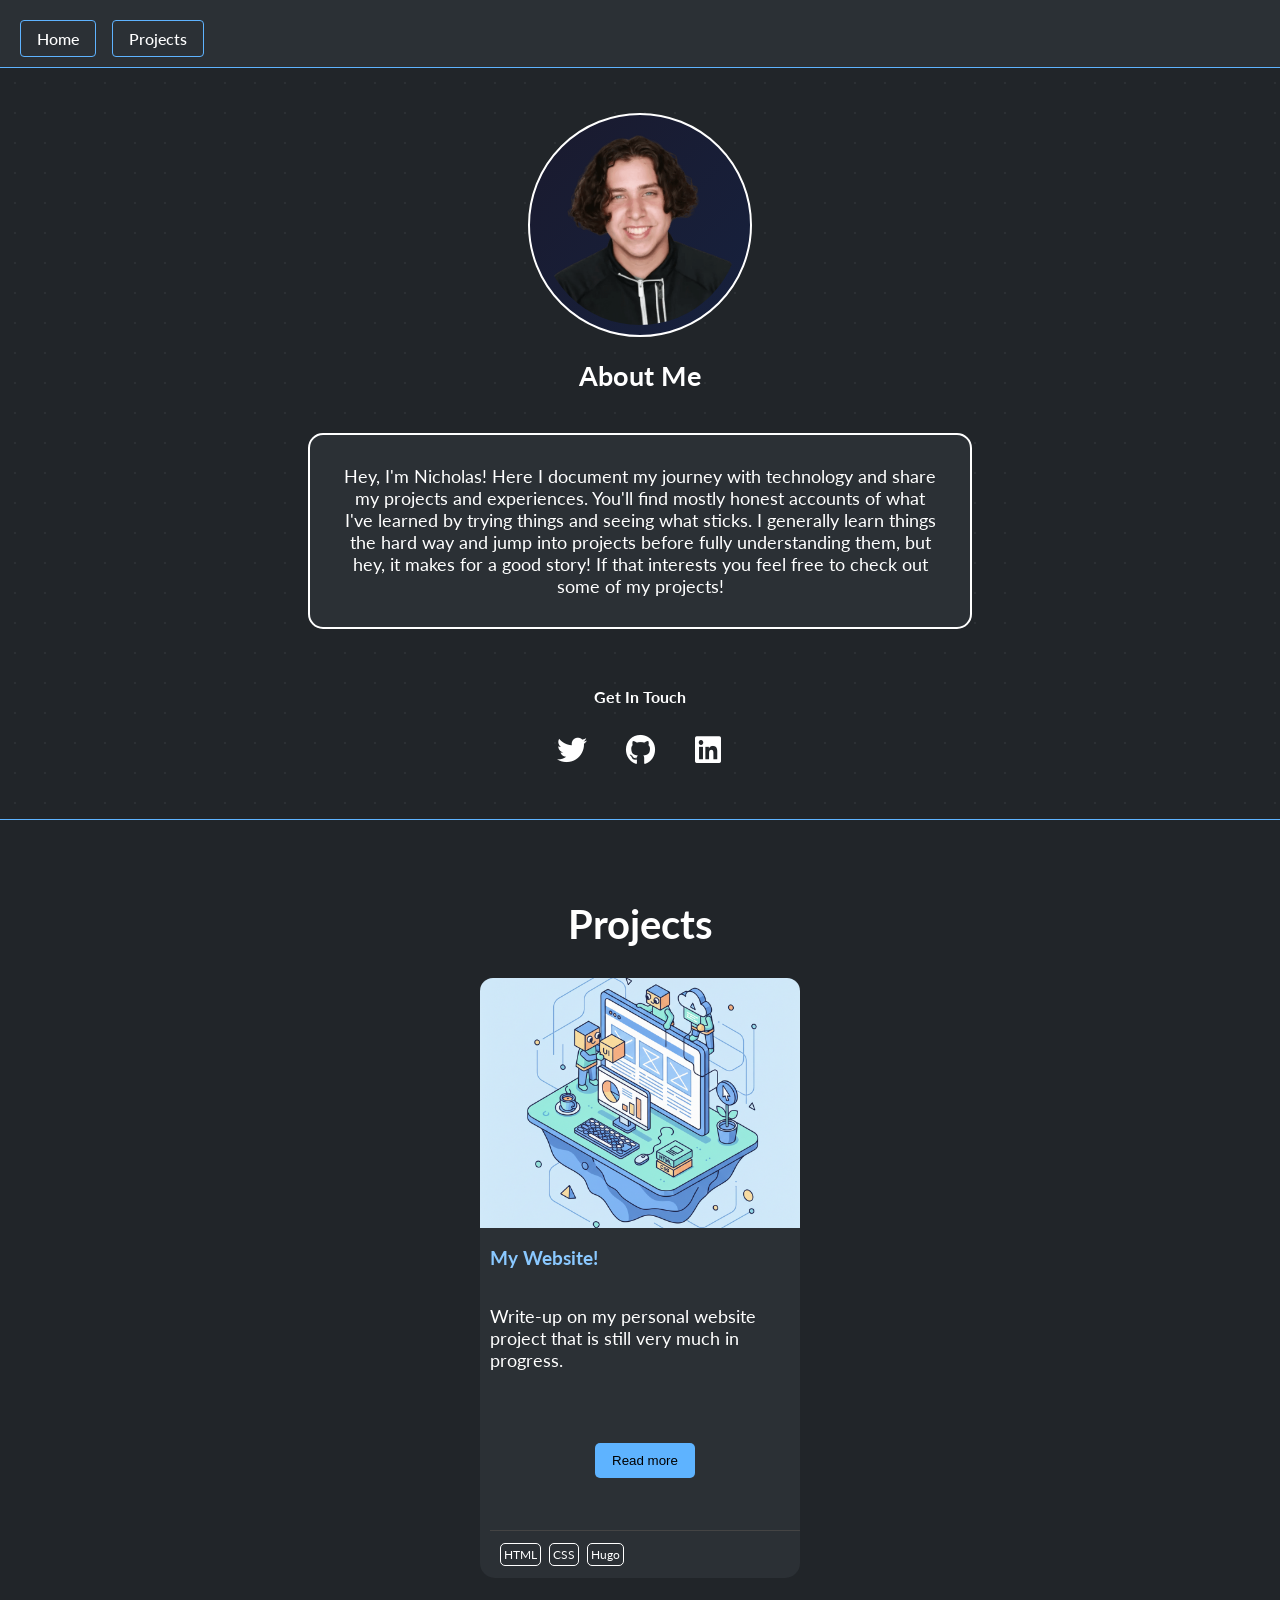
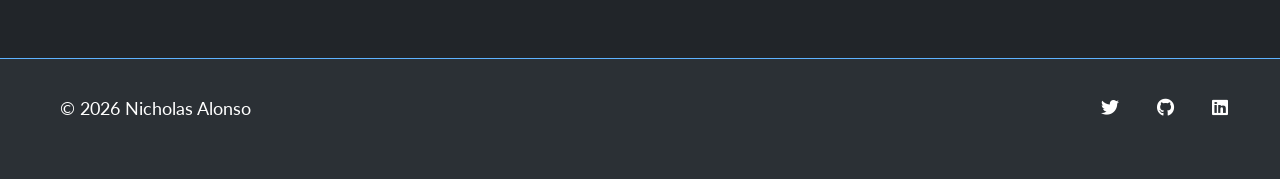
==== index.html @ 20a4fa75 "Add files via upload" ====
<!DOCTYPE html>

<html lang="en">
<head>
	<meta name="generator" content="Hugo 0.156.0">
    <meta charset="UTF-8">
    <meta name="viewport" content="width=device-width, initial-scale=1.0">
    <link rel="icon" type="image/x-icon" href="/favicon.ico">
    <title>Nicholas Alonso</title>
    <link rel="stylesheet" href="css/style.css">
    <link rel="preconnect" href="https://fonts.googleapis.com">
    <link rel="preconnect" href="https://fonts.gstatic.com" crossorigin>
    <link rel="stylesheet" href="https://cdnjs.cloudflare.com/ajax/libs/font-awesome/6.4.0/css/all.min.css">
    <link href="https://fonts.googleapis.com/css2?family=Lato:ital,wght@0,100;0,300;0,400;0,700;0,900;1,100;1,300;1,400;1,700;1,900&display=swap" rel="stylesheet">
</head>
<body>
    <header class="header">
        <nav>
            <a href="#">Home</a>
            <a href="#projects">Projects</a>
        </nav>
    </header>
    <main id="main"> 
        <section id="about">
            <img src="profileremovee-bg.png" alt="Profile Picture" class="profile-pic">
            <h1>About Me</h1>
            <p class="container-about">Hey, I'm Nicholas! Here I document my journey with technology and share my projects and experiences. You'll find mostly honest accounts of what I've learned by trying things and seeing what sticks. I generally learn things the hard way and jump into projects before fully understanding them, but hey, it makes for a good story! If that interests you feel free to check out some of my projects!</p>
            <div class="contact-info">
                <h3 class="contact-header">Get In Touch</h3>
            <div class="social-links">
                 <a href="https://x.com/MalformedTech" target="_blank" class="social-icon" title="Twitter">
                    <i class="fab fa-twitter"></i>
                </a>
                <a href="https://github.com/alonsonicholas" target="_blank" class="social-icon" title="GitHub">
                    <i class="fab fa-github"></i>
                </a>
                <a href="https://www.linkedin.com/in/nicholas-alonso-60a010242/" target="_blank" class="social-icon" title="LinkedIn">
                    <i class="fab fa-linkedin"></i>
                </a>
            </div>
            </div>
        </section>
        <section id="projects">
            <h2 class="projects-header">Projects</h2>
            <div class="projects-grid">
                
                <div class="container-posts">
                    <div class="post-image">
                        <img src="web.png" alt="My Website!" class="post-image">
                    </div>
                    <div class="posts-content">
                        <h3>My Website!</h3>
                        <p>Write-up on my personal website project that is still very much in progress.</p>
                        <button onclick='window.location.href="\/blog\/test-post"' class="read-button">Read more</button>
                        <div class="posts-tags">
                            
                            <span class="tag-html">HTML</span>
                            
                            <span class="tag-css">CSS</span>
                            
                            <span class="tag-hugo">Hugo</span>
                            
                        </div>
                    </div>
                </div>
                
            </div>
        </section>
    </main>
<footer class="footer">
    <div class="footer-content">
        <p>&copy; 2026 Nicholas Alonso</p>
        <div class="footer-socials">
            <a href="https://x.com/MalformedTech" target="_blank" class="social-icon" title="Twitter">
                <i class="fab fa-twitter"></i>
            </a>
            <a href="https://github.com/alonsonicholas" target="_blank" class="social-icon" title="GitHub">
                <i class="fab fa-github"></i>
            </a>
            <a href="https://www.linkedin.com/in/nicholas-alonso-60a010242/" target="_blank" class="social-icon" title="LinkedIn">
                <i class="fab fa-linkedin"></i>
            </a>
        </div>
    </div>
</footer>

    <script src="animations.js"></script>
</body>

</html>
---- css/style.css ----
/*responsiveness THIS SECTION IS LARGELY CLAUDE*/
html, body {
    max-width: 100%;
    overflow-x: hidden;
    margin: 0;
    padding: 0;
}

body {
    font-family: 'Lato', sans-serif;
    background-color: #212529;
    min-height: 100vh;
    margin: 0;
    display: grid;
    grid-template-rows: auto 1fr auto;
    overflow: visible;
}


@media (max-width: 768px) {
    body {
        padding: 0;
    }

    .container-posts {
        float: none;
        margin: 0;
        width: 320px;
        max-width: 100%;
    }

    .image-blog {
        width: 100%;
        height: auto;
        max-width: 100%;
    }

    figure {
        margin: 20px 0;
        padding: 0;
    }

    figcaption {
        margin-top: 10px;
    }

    article {
        padding: 30px;
    }

    .h1-blog {
        font-size: 1.8rem;
    }

    .h2-blog {
        font-size: 1.4rem;
    }

    .p-blog {
        font-size: 0.95rem;
    }

    pre {
        padding: 15px;
        font-size: 0.85rem;
        max-width: 100%;
        overflow-x: auto;
    }

    pre code {
        white-space: pre-wrap;
        word-break: break-all;
    }

    blockquote {
        padding-left: 15px;
        padding-right: 15px;
        margin: 15px 0;
    }

    nav {
        flex-direction: row;
        gap: 0.5rem;
        justify-content: center;
        flex-wrap: wrap;
    }

    nav a {
        padding: 6px 12px;
        font-size: 0.9rem;
        border: 1px solid #5eb3ff;
    }

    .footer {
        margin: 0;
        width: 100%;
    }

    .footer-content {
        flex-direction: column;
        gap: 20px;
        padding: 0 20px;
    }

    .footer-socials {
        gap: 12px;
    }

    #about {
        padding-left: 20px;
        padding-right: 20px;
    }

    #projects {
        padding: 40px 0;
    }

    #contact {
        margin-left: 0;
        padding-left: 0;
        padding-right: 0;
    }
}


@media (max-width: 480px) {
    .image-blog {
        width: 100%;
        height: auto;
    }

    article {
        padding: 15px;
    }

    .h1-blog {
        font-size: 1.5rem;
    }

    .h2-blog {
        font-size: 1.2rem;
    }

    pre {
        padding: 12px;
        font-size: 0.8rem;
    }

    #about {
        padding-left: 15px;
        padding-right: 15px;
    }

    #about h1 {
        font-size: 1.5rem;
    }

    .profile-pic {
        width: 120px;
        height: 120px;
    }

    .container-about {
        font-size: 0.95rem;
        padding: 15px;
    }

    .projects-header {
        font-size: 1.5rem;
    }

    .post-image {
        height: 200px;
    }

    .social-icon {
        width: 36px;
        height: 36px;
        font-size: 16px;
    }

    nav a {
        padding: 6px 12px;
        font-size: 0.9rem;
    }
}


@media (max-width: 599px) {
    .projects-grid {
        display: flex;
        flex-direction: column;
        align-items: center;
        gap: 20px;
        padding: 0 20px;
        width: 100%;
        box-sizing: border-box;
    }
}


@media (min-width: 600px) and (max-width: 1024px) {
    .projects-grid {
        display: flex;
        flex-wrap: wrap;
        justify-content: center;
        gap: 20px;
        padding: 0 20px;
        width: 100%;
        box-sizing: border-box;
    }

    #projects {
        padding: 20px 0;
    }
}


@media (min-width: 1025px) {
    .projects-grid {
        display: flex;
        flex-wrap: wrap;
        justify-content: center;
        gap: 40px;
        padding: 0 40px;
        width: 100%;
        box-sizing: border-box;
    }
}

/*responsiveness THIS SECTION IS LARGELY CLAUDE*/

/**************************************/

/* CSS RELATED TO PROJECTS SECTION */


#main {
    background-image: radial-gradient(rgba(255, 255, 255, 0.05) 1px, transparent 1px);
    background-size: 30px 30px;
}

.projects-header {
    color: #fff;
    text-align: center;
    font-size: 40px;
    margin: 40px 0 30px 0;
    padding: 0 20px;
}

.posts-content {
    color: #fff;
    text-align: left;
    padding-left: 10px;
    display: flex;
    flex-direction: column;
    overflow: hidden;
}

.post-image {
    border-top-left-radius: 13px;
    border-top-right-radius: 13px;
    width: 320px;
    height: 250px;
    object-fit: cover;
}

.container-posts {
    width: 320px;
    height: 600px;
    display: grid;
    grid-template-rows: 1fr 2fr auto;
    background-color: #2B3035;
    border-radius: 15px;
    position: relative;
    flex-shrink: 0;
}

.read-button:hover {
    opacity: 0.8;
    transition: opacity 0.3s ease;
}

.read-button {
    background-color: #5eb3ff;
    align-self: center;
    text-align: center;
    padding: 10px;
    border-radius: 5px;
    border: none;
    cursor: pointer;
    width: 100px;
    bottom: 100px;
    position: absolute;
}

.posts-tags {
    color: #fff;
    text-align: left;
    display: flex;
    flex-wrap: wrap;
    gap: 8px;
    padding: 12px 10px;
    border-top: 1px solid #444;
    margin-top: auto;
}


/*CSS RELATED TO PROJECTS SECTION */

/**************************************/

/* ABOUT SECTION CSS */
#about {
    color: #fff;
    display: flex;
    align-items: center;
    flex-direction: column;
    padding-left: 45px;
    padding-right: 45px;
    font-size: 18px;
    padding-top: 45px;
    padding-bottom: 45px;
    min-height: auto;

}

.profile-pic {
    object-fit: cover;
    width: 200px;
    height: 200px;
    border: 2px solid #fff;
    border-radius: 50%;
    background: linear-gradient(135deg, #1a1a2e, #16213e);
    padding: 10px;
}

.container-about {
    border-radius: 15px;
    border: 2px solid #fff;
    background: #2B3035;
    padding: 30px;
    text-align: center;
    max-width: 600px;
}

/* ABOUT SECTION CSS */

/**************************************/

/* Header styling */
.header {
    padding-top: 10px;
    background-color: #2B3035;
    background-size: 30px 30px;
    position: sticky;
    top: 0;
    z-index: 1000;
    height: auto;
    border-bottom: #5eb3ff 1px solid;
    width: 100%;
    box-sizing: border-box;
}

nav {
    padding: 10px 20px;
    display: flex;
    gap: 1rem;
    align-items: center;
    flex-wrap: wrap;
    justify-content: flex-start;
}

nav a {
    color: #fff;
    text-decoration: none;
    padding: 8px 16px;
    border: 1px solid #5eb3ff;
    border-radius: 4px;
    transition: all 0.3s ease;
    font-weight: 500;
    white-space: nowrap;
}

nav a:hover {
    background-color: #5eb3ff;
    color: #212529;
}

/* Header styling */


#projects {
    text-align: left;
    padding-top: 40px;
    padding-bottom: 40px;
    scroll-margin-top: 10px;
    width: 100%;
    clear: both;
    min-height: auto;
    background-color: #212529;
    border-top: #5eb3ff 1px solid;
}

#home {
    min-height: 100vh;
    scroll-margin-top: 40px;
}

/**************************************/


/* Footer styling */
footer {
    width: 100%;
    background-color: #2B3035;
    color: #fff;
    padding-bottom: 22px;
    padding-left: 20px;
    font-size: 14px;
    height: auto;
    margin-top: 40px;
    border-top: #5eb3ff 1px solid;
    box-sizing: border-box;
}

.footer-content {
    display: flex;
    justify-content: space-between;
    align-items: center;
    max-width: 100%;
    padding: 20px 40px;
}

.footer-socials {
    display: flex;
    gap: 15px;
}

.footer-socials .social-icon {
    width: 40px;
    height: 40px;
    font-size: 18px;
}

/*TAGS*/
.tag-python {
    text-align: center;
    font-size: 12px;
    padding: 3px;
    border-radius: 5px;
    border: #fff 1px solid;
}

.tag-cyber {
    text-align: center;
    font-size: 12px;
    padding: 3px;
    border-radius: 5px;
    border: #fff 1px solid;
}

.tag-html {
    text-align: center;
    font-size: 12px;
    padding: 3px;
    border-radius: 5px;
    border: #fff 1px solid;
}

.tag-css {
    text-align: center;
    font-size: 12px;
    padding: 3px;
    border-radius: 5px;
    border: #fff 1px solid;
}

.tag-hugo {
    text-align: center;
    font-size: 12px;
    padding: 3px;
    border-radius: 5px;
    border: #fff 1px solid;
}

.tag-lab {
    text-align: center;
    font-size: 12px;
    padding: 3px;
    border-radius: 5px;
    border: #fff 1px solid;
}

/*TAGS*/

/**************************************/

/*blog posts*/

p {
    color: #fff;
    text-align: left;
    font-size: 18px;
}

.body-blog {
    background-color: #212529;
    margin: 0;
    display: grid;
    grid-template-rows: auto 1fr auto;
    background-size: 30px 30px;
}

.post-meta {
    display: flex;
    justify-content: space-between;
    align-items: center;
    margin-bottom: 3px;
}

.address {
    color: #fff;
    font-size: 14px;
}

.pub-date {
    color: #b0b0b0;
    font-size: 14px;
    display: block;
    text-align: right;
    white-space: nowrap;
}

code {
    background-color: #1e1e1e;
    color: #d4d4d4;
    padding: 2px 6px;
    border-radius: 4px;
    font-family: 'Courier New', monospace;
    font-size: 0.9em;
}

blockquote {
    border-left: 4px solid #5eb3ff;
    padding-left: 20px;
    padding-right: 20px;
    margin: 20px 0;
    color: #b0b0b0;
    font-style: italic;
    line-height: 1.6;
    background-color: #2B3035;
    padding: 20px;
    border-radius: 4px;
}

pre {
    background-color: #1e1e1e;
    color: #d4d4d4;
    padding: 20px;
    border-radius: 8px;
    border-left: 4px solid #5eb3ff;
    display: block;
    margin: 20px 0;
    width: 100%;
    word-wrap: break-word;
    white-space: pre-wrap;
    overflow-wrap: break-word;
    overflow-x: auto;
    box-sizing: border-box;
}

pre code {
    background-color: transparent;
    padding: 0;
    white-space: pre-wrap;
    word-wrap: break-word;
    overflow-wrap: break-word;
}

figure {
    justify-content: center;
    align-items: center;
    margin: 0 auto;
}

figcaption {
    color: #b0b0b0;
}

.image-blog {
    height: auto;
    width: 100%;
    max-width: 900px;
    justify-self: center;
    object-fit: cover;
    margin-bottom: 2px;
    display: block;
}


article {
    max-width: 900px;
    align-items: center;
    margin: 0 auto;
}

h1.h1-blog {
    text-align: left;
    align-self: flex-start;
    margin-top: 40px;
    font-size: 50px;
    color: #70B3FF;
}

h2 {
    text-align: left;
    color: #6bb6ff;

}

h3 {
    text-align: left;
    color: #8ac8ff;
}

h4 {
    text-align: left;
    color: #a8d8ff;

}

h5 {
    text-align: left;
    color: #c5e5ff;
}


ul {
    color: #fff;
    text-align: left;
}

ul li::marker {
    color: #70B3FF;
}

ol {
    color: #fff;
    text-align: left;
}

ol li::marker {
    color: #70B3FF;
}

/*contact section*/

#contact {
    scroll-margin-top: 80px;
    width: 100%;
    clear: both;
    margin-left: 0;
    padding: 40px 20px;
}

.contact-header {
    color: #fff;
    text-align: center;
    font-size: 16px;
    margin-top: 40px;
    margin-bottom: 2px;
}

.contact-info {
    width: 100%;
}

.social-links {
    display: flex;
    gap: 20px;
    justify-content: center;
    margin-top: 20px;
}

.social-icon {
    display: inline-flex;
    align-items: center;
    justify-content: center;
    width: 48px;
    height: 48px;
    font-size: 30px;
    transition: all 0.3s ease;
    text-decoration: none;
}


.social-icon:hover {
    background-color: #5eb3ff;
    color: #212529;
    transform: translateY(-4px);
}


/*contact section*/

/**************************************/

/* Link styling WIP*/
.a-address {
    text-decoration: none;
}

a:link {
    color: #fff;
    text-decoration: none;
}

a:visited {
    color: #fff;
}
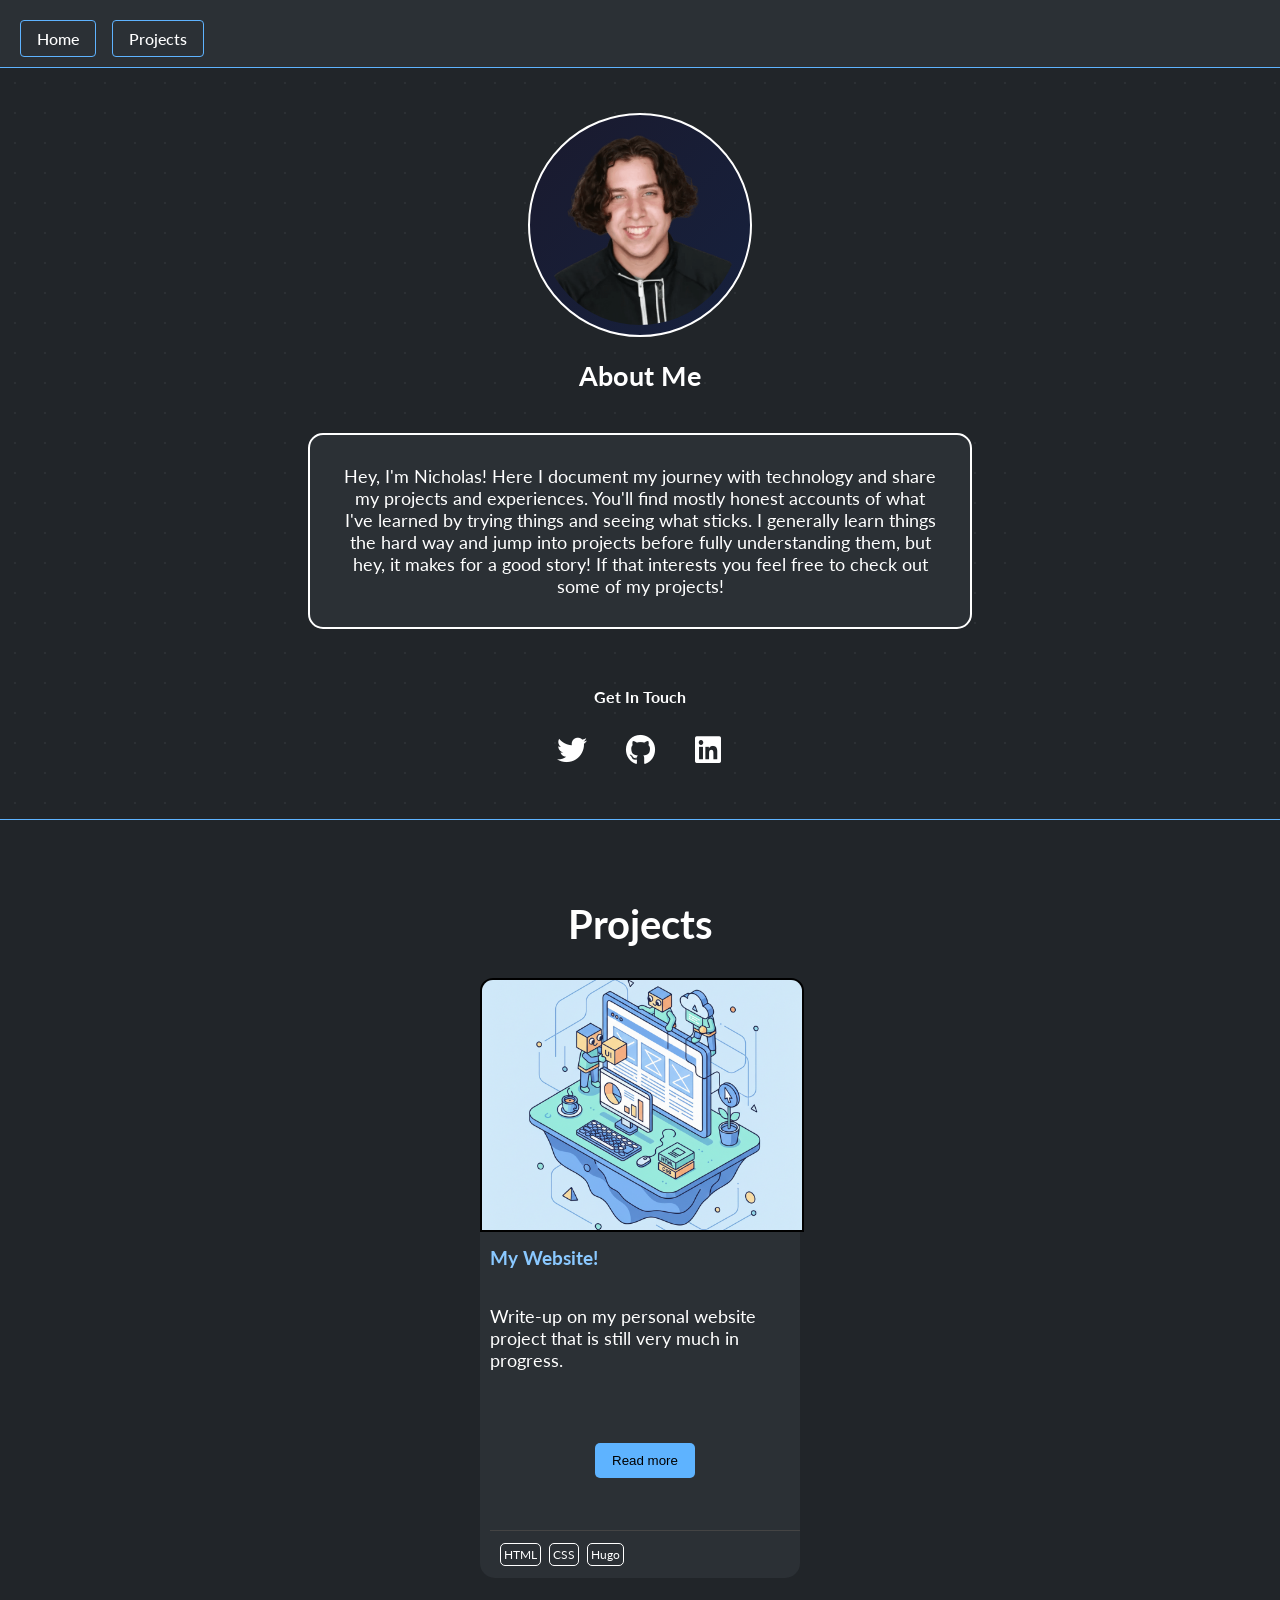
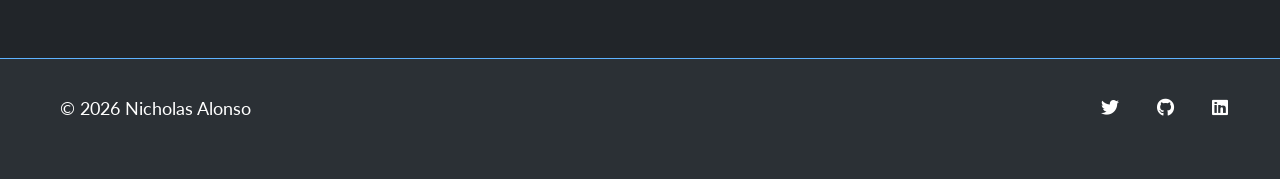
==== commit dfb673d6: "Add files via upload" ====
--- a/index.html
+++ b/index.html
@@ -51,7 +51,7 @@
                     <div class="posts-content">
                         <h3>My Website!</h3>
                         <p>Write-up on my personal website project that is still very much in progress.</p>
-                        <button onclick='window.location.href="\/blog\/test-post"' class="read-button">Read more</button>
+                        <button onclick='window.location.href="\/blog\/website"' class="read-button">Read more</button>
                         <div class="posts-tags">
                             
                             <span class="tag-html">HTML</span>
--- a/css/style.css
+++ b/css/style.css
@@ -605,6 +605,15 @@
     margin: 0 auto;
 }
 
+img {
+    display: block;
+    max-width: 100%;
+    height: auto;
+    margin-left: auto;
+    margin-right: auto;
+    border: #000 2px solid;
+}
+
 h1.h1-blog {
     text-align: left;
     align-self: flex-start;
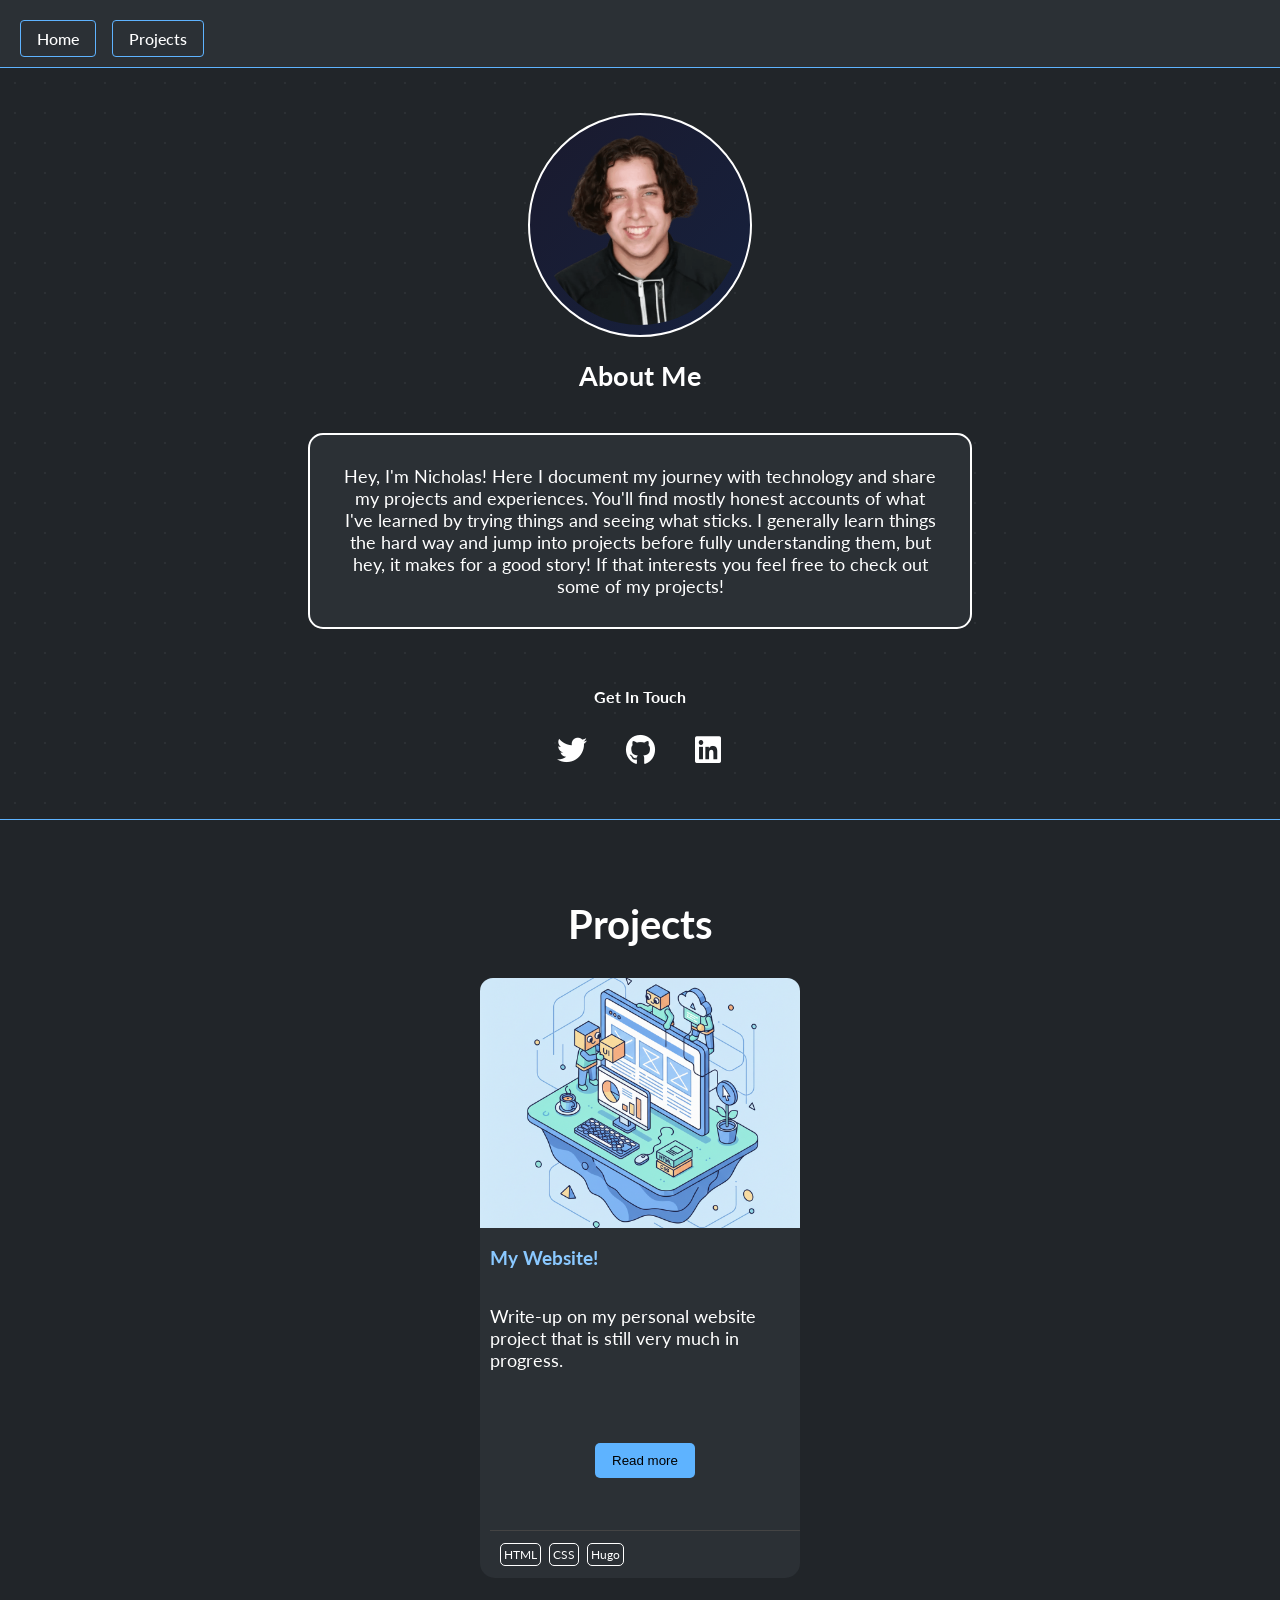
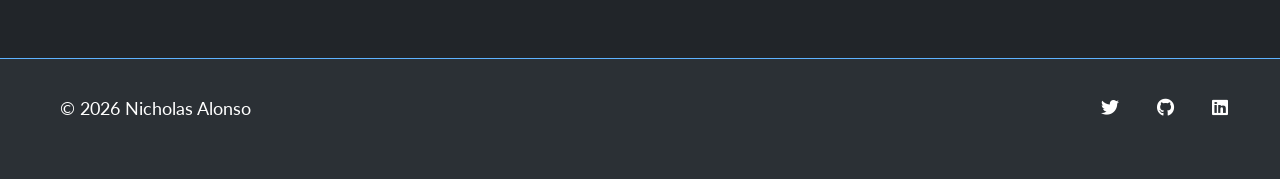
==== commit db1d9eb3: "Add files via upload" ====
--- a/index.html
+++ b/index.html
@@ -2,7 +2,7 @@
 
 <html lang="en">
 <head>
-	<meta name="generator" content="Hugo 0.156.0">
+	<meta name="generator" content="Hugo 0.156.0"><script src="/livereload.js?mindelay=10&amp;v=2&amp;port=1313&amp;path=livereload" data-no-instant defer></script>
     <meta charset="UTF-8">
     <meta name="viewport" content="width=device-width, initial-scale=1.0">
     <link rel="icon" type="image/x-icon" href="/favicon.ico">
--- a/css/style.css
+++ b/css/style.css
@@ -605,12 +605,12 @@
     margin: 0 auto;
 }
 
-img {
+article p img {
     display: block;
     max-width: 100%;
     height: auto;
     margin-left: auto;
-    margin-right: auto;
+    margin-right: auto; 
     border: #000 2px solid;
 }
 
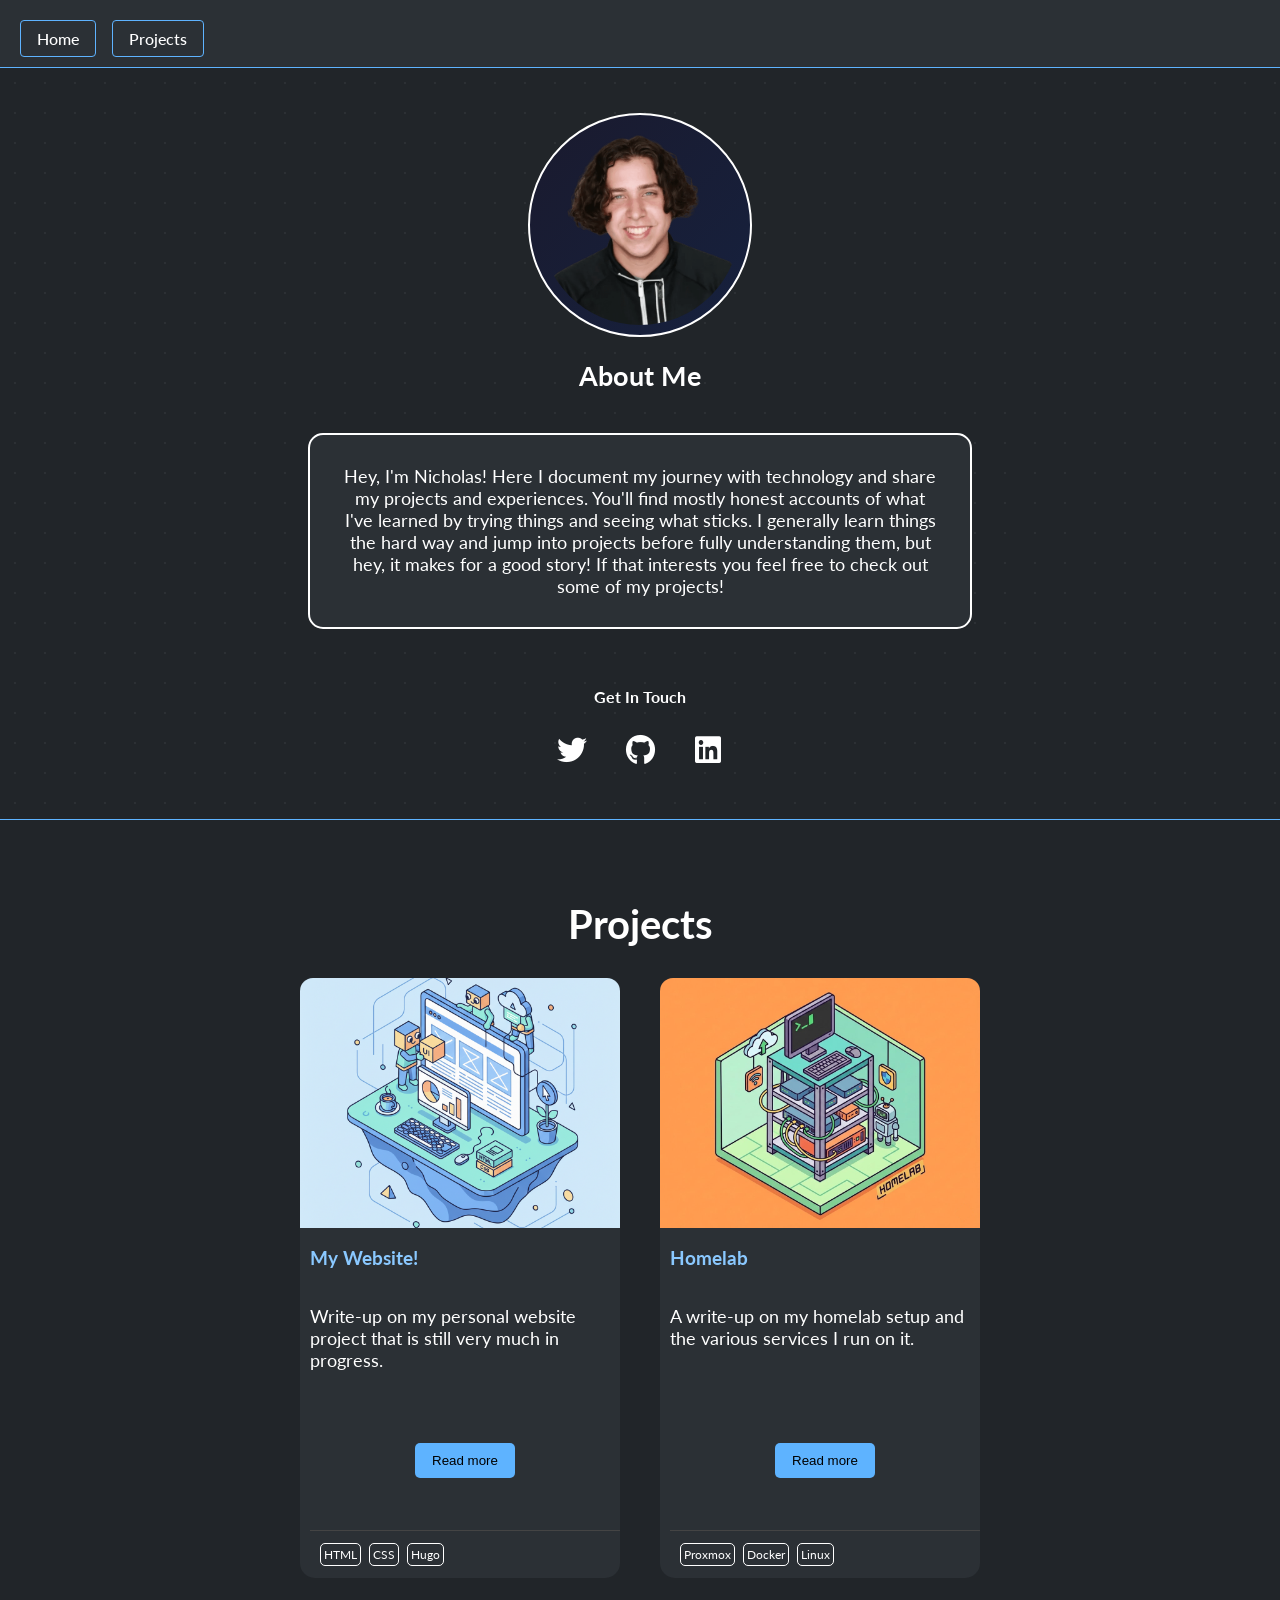
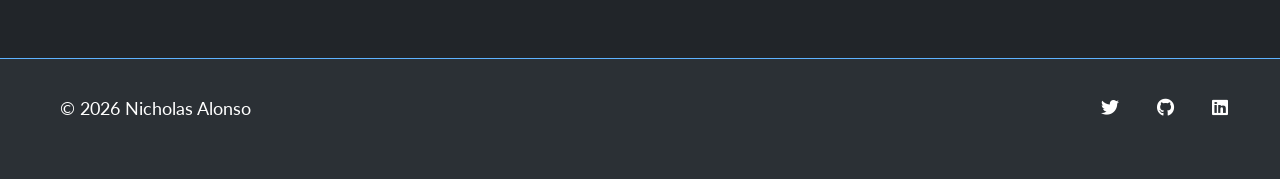
==== commit 03852dac: "Add files via upload" ====
--- a/index.html
+++ b/index.html
@@ -2,12 +2,12 @@
 
 <html lang="en">
 <head>
-	<meta name="generator" content="Hugo 0.156.0"><script src="/livereload.js?mindelay=10&amp;v=2&amp;port=1313&amp;path=livereload" data-no-instant defer></script>
+	<meta name="generator" content="Hugo 0.156.0">
     <meta charset="UTF-8">
     <meta name="viewport" content="width=device-width, initial-scale=1.0">
     <link rel="icon" type="image/x-icon" href="/favicon.ico">
     <title>Nicholas Alonso</title>
-    <link rel="stylesheet" href="css/style.css">
+    <link rel="stylesheet" href="css/style.css?v=1">
     <link rel="preconnect" href="https://fonts.googleapis.com">
     <link rel="preconnect" href="https://fonts.gstatic.com" crossorigin>
     <link rel="stylesheet" href="https://cdnjs.cloudflare.com/ajax/libs/font-awesome/6.4.0/css/all.min.css">
@@ -64,6 +64,26 @@
                     </div>
                 </div>
                 
+                <div class="container-posts">
+                    <div class="post-image">
+                        <img src="homelab.jpg" alt="Homelab" class="post-image">
+                    </div>
+                    <div class="posts-content">
+                        <h3>Homelab</h3>
+                        <p>A write-up on my homelab setup and the various services I run on it.</p>
+                        <button onclick='window.location.href="\/blog\/homelab"' class="read-button">Read more</button>
+                        <div class="posts-tags">
+                            
+                            <span class="tag-proxmox">Proxmox</span>
+                            
+                            <span class="tag-docker">Docker</span>
+                            
+                            <span class="tag-linux">Linux</span>
+                            
+                        </div>
+                    </div>
+                </div>
+                
             </div>
         </section>
     </main>
--- a/css/style.css
+++ b/css/style.css
@@ -445,6 +445,27 @@
 
 /*TAGS*/
 .tag-python {
+    text-align: center;
+    font-size: 12px;
+    padding: 3px;
+    border-radius: 5px;
+    border: #fff 1px solid;
+}
+.tag-linux{
+    text-align: center;
+    font-size: 12px;
+    padding: 3px;
+    border-radius: 5px;
+    border: #fff 1px solid;
+}
+.tag-proxmox {
+    text-align: center;
+    font-size: 12px;
+    padding: 3px;
+    border-radius: 5px;
+    border: #fff 1px solid;
+}
+.tag-docker {
     text-align: center;
     font-size: 12px;
     padding: 3px;
